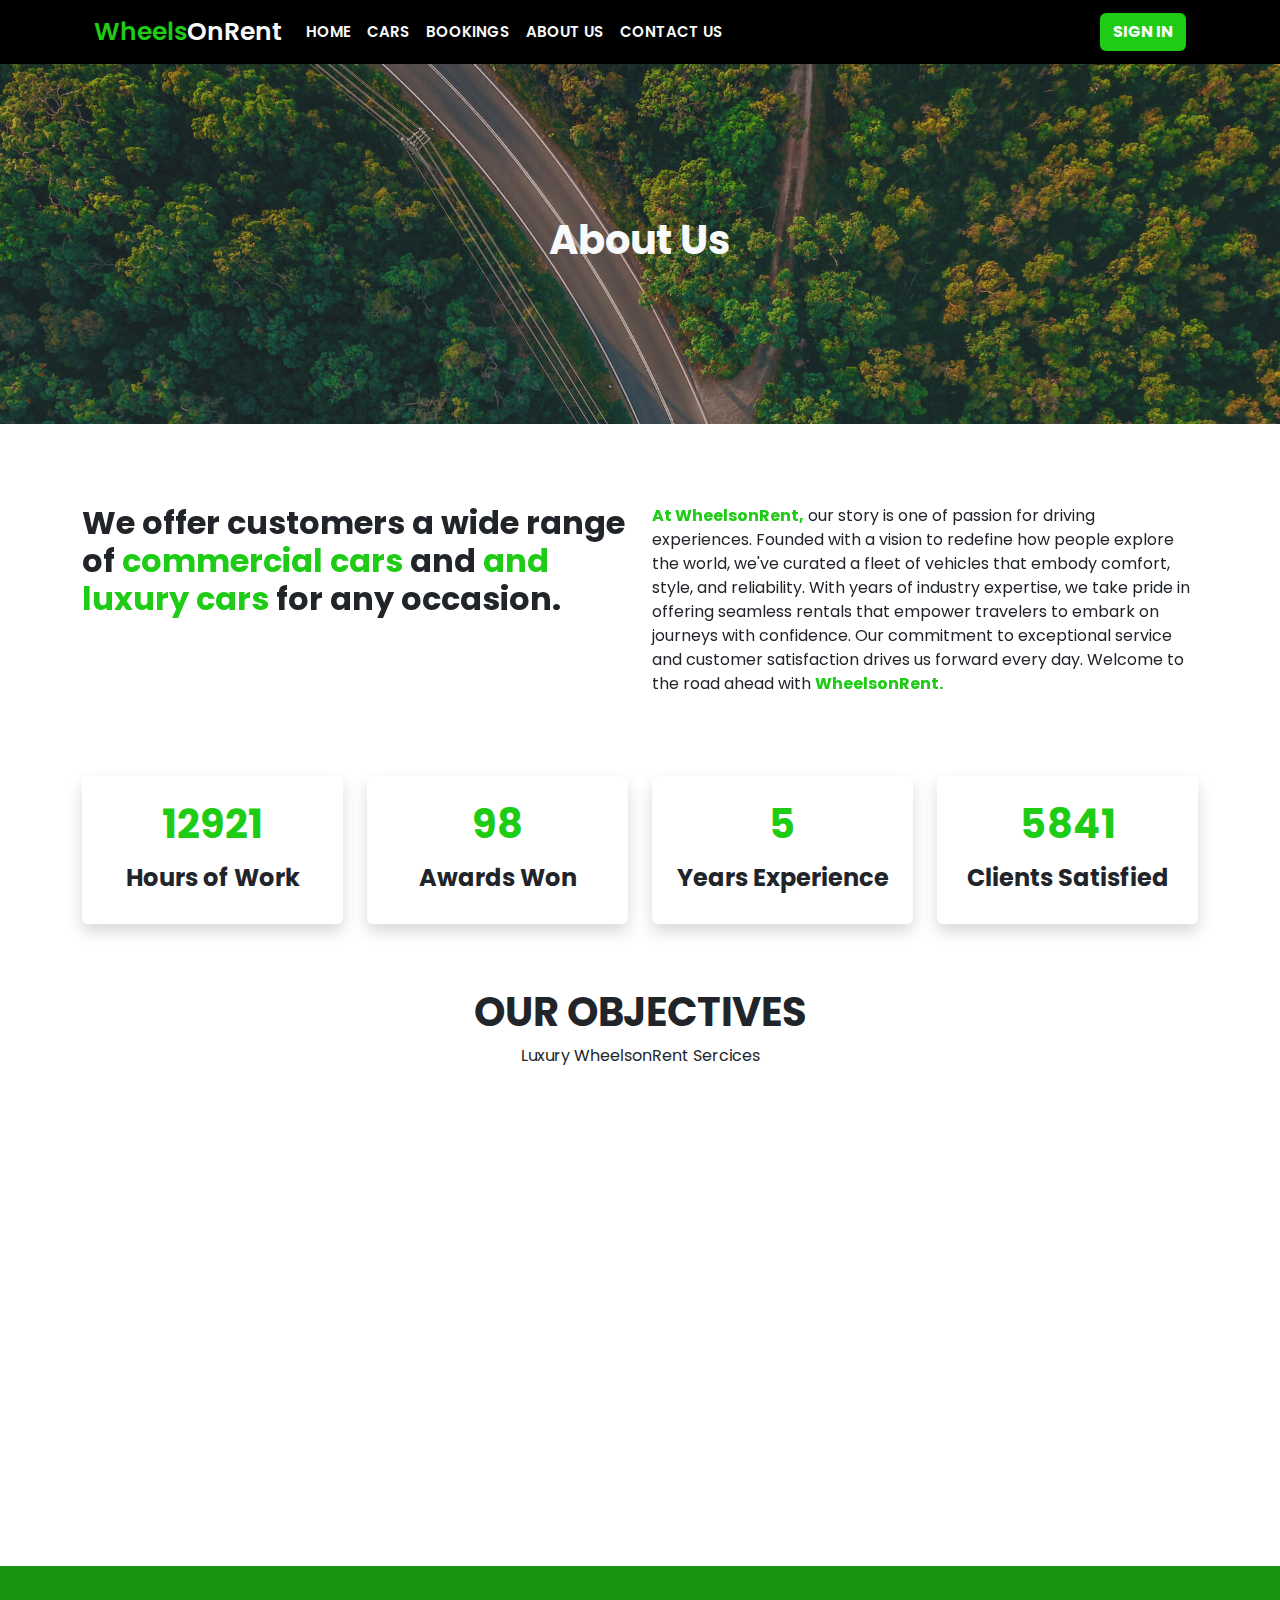
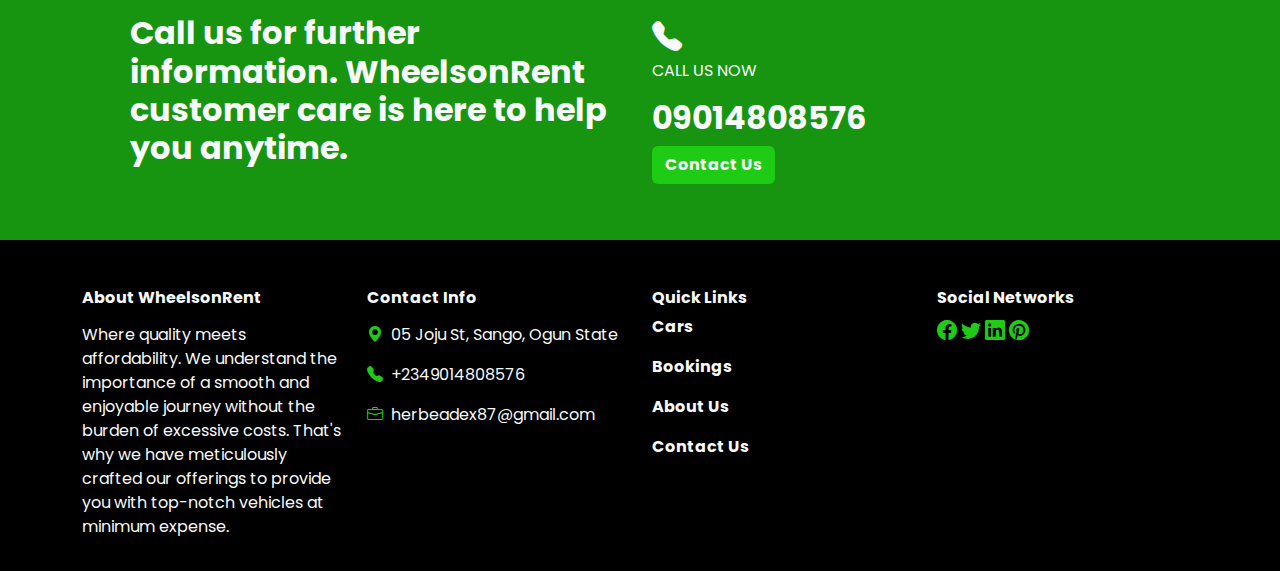
==== about.html @ e1844694 "first commit" ====
<!DOCTYPE html>
<html lang="en">

<head>
    <meta charset="UTF-8">
    <meta name="viewport" content="width=device-width, initial-scale=1.0">
    <title>About-Us</title>
    <!--  -->
    <link rel="stylesheet" href="car-rent.css">
    <!--  -->
    <!--Boostrap Css-->
    <link rel="stylesheet" href="https://cdn.jsdelivr.net/npm/bootstrap@5.3.1/dist/css/bootstrap.min.css">
    <!--  -->
    <link rel="preconnect" href="https://fonts.googleapis.com">
    <link rel="preconnect" href="https://fonts.gstatic.com" crossorigin>
    <link href="https://fonts.googleapis.com/css2?family=Poppins:wght@100;200;300;400;500;600;700;800;900&display=swap"
        rel="stylesheet">
    <link rel="stylesheet" href="https://cdn.jsdelivr.net/npm/bootstrap-icons@1.10.5/font/bootstrap-icons.css">

    <link href="https://unpkg.com/aos@2.3.1/dist/aos.css" rel="stylesheet">
</head>

<body>
    <div class="" style="background-color: black;">
        <div class="container">
            <nav class="navbar d-flex align-items-center justify-content-between  navbar-expand-lg ">

                <div class="container-fluid">
                    <a class="navbar-brand" href="#"><span style="color: #1ECB15;">Wheels</span><span
                            class="text-light">OnRent</span></a>

                    <button class="navbar-toggler " type="button" data-bs-toggle="collapse"
                        data-bs-target="#navbarSupportedContent" aria-controls="navbarSupportedContent"
                        aria-expanded="false" aria-label="Toggle navigation">
                        <span class="navbar-toggler-icon" style="background-color: #1ECB15;"></span>
                    </button>

                    <div class="collapse navbar-collapse" id="navbarSupportedContent">
                        <ul class="navbar-nav me-auto mb-2 mb-lg-0">

                            <li class="nav-item">
                                <a class="nav-link active text-light" aria-current="page" href="car-rent.html">HOME</a>
                            </li>

                            <li class="nav-item">
                                <a class="nav-link active text-light" aria-current="page" href="cars.html">CARS</a>
                            </li>

                            <li class="nav-item">
                                <a class="nav-link active text-light" aria-current="page"
                                    href="bookings.html">BOOKINGS</a>
                            </li>

                            <li class="nav-item">
                                <a class="nav-link active text-light" aria-current="page" href="about.html">ABOUT US</a>
                            </li>

                            <li class="nav-item">
                                <a class="nav-link active text-light" aria-current="page" href="contact.html">CONTACT
                                    US</a>
                            </li>
                        </ul>

                        <button type="button" class="btn btn-green text-light fw-bold" data-bs-toggle="modal"
                            data-bs-target="#exampleModal">
                            SIGN IN
                        </button>
                    </div>
                </div>




            </nav>
        </div>
    </div>

    <div class="bg-4">
        <div class="d-flex align-items-center justify-content-center" style="width: 100%; height: 100%;">
            <h1 class="fw-bold text-light">About Us</h1>
        </div>
    </div>

    <div class="container" style="margin-top: 80px;">
        <div class="row">
            <div data-aos="fade-down-right" data-aos-duration="1000" class="col-sm-12 col-md-6 mb-3">
                <h2 class="fw-bold">We offer customers a wide range of <span style="color: #1ECB15;">commercial cars
                    </span> and <span style="color: #1ECB15;">and luxury cars </span> for any occasion.</h2>
            </div>

            <div class="col-sm-12 col-md-6 mb-3" data-aos="fade-down-left" data-aos-duration="1000">
                <p><span class="fw-bold" style="color: #1ECB15;">At WheelsonRent,</span> our story is one of passion for
                    driving experiences. Founded with a
                    vision to redefine how people explore the world, we've curated a fleet of vehicles that embody
                    comfort, style, and reliability. With years of industry expertise, we take pride in offering
                    seamless rentals that empower travelers to embark on journeys with confidence. Our commitment to
                    exceptional service and customer satisfaction drives us forward every day. Welcome to the road ahead
                    with <span class="fw-bold" style="color: #1ECB15;">WheelsonRent.</span></p>
            </div>
        </div>
    </div>

    <div class="container mt-5">
        <div class="row">
            <div class="col-sm-12 col-md-6 col-lg-3 mb-3">
                <div class="col-sm-12 shadow rounded p-4 text-center">
                    <h1 class="fw-bold value" style="color: #1ECB15; " akhi="14586">0</h1>

                    <h4 class="fw-bold mt-3">Hours of Work</h4>
                </div>
            </div>

            <div class="col-sm-12 col-md-6 col-lg-3 mb-3">
                <div class="col-sm-12 shadow rounded p-4 text-center">

                    <h1 class="fw-bold value" style="color: #1ECB15;" akhi="98">0</h1>

                    <h4 class="fw-bold mt-3">Awards Won</h4>
                </div>
            </div>

            <div class="col-sm-12 col-md-6 col-lg-3 mb-3">
                <div class="col-sm-12 shadow rounded p-4 text-center">

                    <h1 class="fw-bold value" style="color: #1ECB15;" akhi="5">0</h1>

                    <h4 class="fw-bold mt-3">Years Experience</h4>
                </div>
            </div>

            <div class="col-sm-12 col-md-6 col-lg-3 mb-3">
                <div class="col-sm-12 shadow rounded p-4 text-center">
                    <h1 class="fw-bold value" style="color: #1ECB15; " akhi="6542">0</h1>
                    <h4 class="fw-bold mt-3">Clients Satisfied</h4>

                </div>
            </div>


        </div>
    </div>

    <!-- Our Objectives -->
    <div class="container">
        <div class="row mt-5">
            <h1 class="text-center fw-bold">OUR OBJECTIVES</h1>
            <p class="text-center">Luxury WheelsonRent Sercices</p>
            <div class="col-sm-12 col-md-12 col-lg-4">

                <div data-aos="fade-right" data-aos-offset="300" data-aos-easing="ease-in-sine">
                    <i class="bi bi-trophy-fill text-center" style="color: #fff; padding: 15px;
                    background-color: #1ECB15; border-radius: 5px;"></i>
                    <p class="fw-bold mt-3">First Class Services</p>
                    <small class=" text-j">Where luxury meets exceptional care, creating unforgettable moments and
                        exceeding your every expectation.</small>
                </div>

                <div class="mt-5" data-aos="fade-right" data-aos-offset="300" data-aos-easing="ease-in-sine"
                    data-aos-duration="500">

                    <i class="bi bi-car-front text-center" style="color: #fff; padding: 15px;
                    background-color: #1ECB15; border-radius: 5px;"></i>
                    <p class="fw-bold mt-3">24/7 road assistance</p>
                    <small class=" text-j">Reliable support when you need it most, keeping you on the move with
                        confidence and peace of mind.</small>
                </div>

            </div>

            <div class="col-sm-12 col-md-12 col-lg-4 mt-5 mb-2" data-aos="zoom-in-up" data-aos-duration="2000">
                <img src="img/car-2.png" alt="" class="w-100">
            </div>

            <div class="col-sm-12 col-md-12 col-lg-4">
                <div data-aos="fade-left" data-aos-offset="300" data-aos-easing="ease-in-sine" data-aos-duration="1000">
                    <i class="bi bi-tag-fill text-center" style="color: #fff; padding: 15px;
                    background-color: #1ECB15; border-radius: 5px;"></i>
                    <p class="fw-bold mt-3">Quality at Minimum Expense</p>
                    <small class=" text-j">Unlocking affordable brilliance with elevating quality while minimizing costs
                        for maximum value.</small>
                </div>

                <div class="mt-5" data-aos="fade-left" data-aos-offset="300" data-aos-easing="ease-in-sine"
                    data-aos-duration="1500">

                    <i class="bi bi-geo-fill text-center" style="color: #fff; padding: 15px;
                    background-color: #1ECB15; border-radius: 5px;"></i>
                    <p class="fw-bold mt-3">Free Pick-Up & Drop-Off</p>
                    <small class=" text-j">Enjoy free pickup and drop-off services, adding an extra layer of ease to
                        your car rental experience.</small>
                </div>
            </div>
        </div>
    </div>

    <!-- Call Us -->
    <div class="" style="background-color: #179510; margin-top: 130px;">
        <div class="container">
            <div class="row p-5">
                <div class="col-sm-12 col-md-6 mb-3">
                    <div class="col-sm-12">
                        <h2 class="fw-bold text-light">Call us for further information. WheelsonRent customer care is
                            here to help you anytime.</h2>
                    </div>
                </div>

                <div class="col-sm-12 col-md-6 ">
                    <div class="col-sm-12">

                        <div class="">
                            <i class="bi bi-telephone-fill text-light" style="font-size: 30px;"></i>
                            <p class="text-light">CALL US NOW</p>
                            <h2 class="fw-bold text-light">09014808576</h2>
                            <a href="contact.html" class="btn btn-green rounded  text-light fw-bold">Contact Us</a>
                        </div>
                    </div>
                </div>

            </div>
        </div>
    </div>

    <!-- Footer -->
    <div style="background-color: black;">
        <div class="container">
            <div class="row pt-5">
                <div class="col-sm-12 col-md-6 col-lg-3 mb-3">
                    <div class="col-sm-12">
                        <h6 class=" fw-bold text-light">About WheelsonRent</h6>
                        <p class="text-light pt-2">Where quality meets affordability. We understand the importance of a
                            smooth and enjoyable journey without the burden of excessive costs. That's why we have
                            meticulously crafted our offerings to provide you with top-notch vehicles at minimum
                            expense.</p>
                    </div>
                </div>

                <div class="col-sm-12 col-md-6 col-lg-3 mb-3">
                    <div class="col-sm-12">
                        <h6 class="h6 fw-bold text-light">Contact Info</h6>
                        <p class="text-light pt-2"><i class="bi bi-geo-alt-fill pe-2" style="color: #1ECB15;"></i>05
                            Joju St, Sango, Ogun State</p>
                        <p class="text-light "> <i class="bi bi-telephone-fill pe-2"
                                style="color: #1ECB15;"></i>+2349014808576</p>
                        <p class="text-light "><i class="bi bi-briefcase pe-2"
                                style="color: #1ECB15;"></i>herbeadex87@gmail.com</p>
                    </div>
                </div>

                <div class="col-sm-12 col-md-6 col-lg-3 mb-3">
                    <div class="col-sm-12">
                        <h6 class="fw-bold text-light">Quick Links</h6>
                        <p><a href="cars.html" class=" text-light fw-bold pt-2" style="text-decoration: none;">Cars</a>
                        </p>
                        <p><a href="bookings.html" class=" text-light fw-bold"
                                style="text-decoration: none;">Bookings</a></p>
                        <p><a href="about.html" class=" text-light fw-bold" style="text-decoration: none;">About Us</a>
                        </p>
                        </p><a href="contact.html" class=" text-light fw-bold" style="text-decoration: none;">Contact
                            Us</a></p>
                    </div>
                </div>

                <div class="col-sm-12 col-md-6 col-lg-3 mb-3">
                    <div class="col-sm-12">
                        <h6 class="fw-bold text-light">Social Networks</h6>
                        <a href=""><i class="bi bi-facebook" style="color: #1ECB15; font-size: 20px;  "></i></a>
                        <a href=""><i class="bi bi-twitter" style="color: #1ECB15; font-size: 20px;  "></i></a>
                        <a href=""><i class="bi bi-linkedin" style="color: #1ECB15; font-size: 20px;  "></i></a>
                        <a href=""><i class="bi bi-pinterest" style="color: #1ECB15; font-size: 20px;  "></i></a>
                    </div>
                </div>


            </div>
        </div>
    </div>

    <!-- Modal -->
    <div class="modal fade" id="exampleModal" tabindex="-1" aria-labelledby="exampleModalLabel" aria-hidden="true">
        <div class="modal-dialog  modal-dialog-centered">
            <div class="modal-content">
                <!-- <div class="modal-header">
          <h1 class="modal-title fs-5" id="exampleModalLabel">Modal title</h1> -->
                <button type="button" class="btn-close ms-auto m-2" data-bs-dismiss="modal" aria-label="Close"
                    style="color: #1ECB15;"></button>
                <!-- </div> -->
                <div class="modal-body p-5">
                    <div class="text-center">
                        <h3 class="" href="#"><span style="color: #1ECB15;">Wheels</span><span
                                class="text-dark">OnRent</span></h3>

                    </div>
                    <div class="">
                        <h4>Login</h4>
                        <div class="form-group">
                            <label for="form_name">Username</label>
                            <input id="form_name" type="text" name="name" class="form-control rounded-pill"
                                placeholder="" required="required" data-error="Firstname is required.">
                            <div class="help-block with-errors"></div>

                            <div class="mb-3">
                                <label for="exampleInputPassword1" class="form-label ">Password</label>
                                <input type="password" class="form-control rounded-pill" id="exampleInputPassword1">
                            </div>

                            <!-- <div class=" d-flex align-items-center justify-content-center"> -->
                            <a href=""
                                class="d-flex align-items-center justify-content-center btn btn-green rounded fw-bold mb-3 text-light">SIGN
                                IN</a>
                            <!-- </div> -->

                        </div>

                        <div class="d-flex align-items-center justify-content-between">

                            <div class="form-check">
                                <input class="form-check-input" type="checkbox" value="" id="flexCheckDefault"
                                    style="border-color: #1ECB15;">
                                <label class="form-check-label" for="flexCheckDefault">
                                    Remember me
                                </label>
                            </div>
                            <div>
                                <a href="" class="mb-3 text-dark text-decoration-none">Forgot Password?</a>
                            </div>
                        </div>


                        <div class="d-flex align-items-center justify-content-between mt-4">
                            <p>Don't have an account?</p>

                            <a href="register.html" class="btn btn-green rounded fw-bold mb-3 text-light">REGISTER</a>

                        </div>
                    </div>
                </div>
                <!-- <div class="modal-footer">
          <button type="button" class="btn btn-secondary" data-bs-dismiss="modal">Close</button>
          <button type="button" class="btn btn-primary">Save changes</button>
        </div> -->
            </div>
        </div>
    </div>






    <script src="https://cdn.jsdelivr.net/npm/bootstrap@5.3.1/dist/js/bootstrap.bundle.min.js"></script>
    <script src="https://unpkg.com/aos@2.3.1/dist/aos.js"></script>
    <script>
        AOS.init();
    </script>

    <script>
        const counters = document.querySelectorAll('.value');
        const speed = 200;

        counters.forEach(counter => {
            const animate = () => {
                const value = +counter.getAttribute('akhi');
                const data = +counter.innerText;

                const time = value / speed;
                if (data < value) {
                    counter.innerText = Math.ceil(data + time);
                    setTimeout(animate, 1);
                } else {
                    counter.innerText = value;
                }

            }

            animate();
        });


    </script>

</html>
---- car-rent.css ----
* {
    font-family: 'Poppins', sans-serif;
}

a.navbar-brand {
    font-family: 'Poppins', sans-serif;
    font-weight: 600;
    font-size: 25px;
}
nav .nav-link {
    font-family: 'Poppins', sans-serif;
    font-weight: 600;
    font-size: 15px;
    
    

}

nav .nav-link.active:hover{
    color: #1ECB15;
}
.text-j{
    text-align: justify;
}
.bga {
    background-image: radial-gradient(rgba(120, 120, 120, 0.2), rgba(0, 0, 0, 0.2)), url(./img/bg-car3.jpg);
    background-repeat: no-repeat;
    background-size: cover;
    background-position: top;
    width: 100%;
    height: fit-content;
}
.bg-2 {
    background-image:  url(./img/backdround.jpg);
    background-repeat: no-repeat;
    background-size: cover;
    background-position: top;
    width: 100%;
    height: 70vh;
    background-attachment: fixed;
}
.bg-3 {
    background-image:  url(./img/subheader.jpg);
    background-repeat: no-repeat;
    background-size: cover;
    background-position: top;
    width: 100%;
    height: 60vh;
}
.bg-4 {
    background-image:  url(./img/subheader.jpg);
    background-repeat: no-repeat;
    background-size: cover;
    background-position: top;
    width: 100%;
    height: 40vh;
}
.btn-green {
    background-color: #1ECB15 !important;
    color: #fff;
}
input#exampleFormControlInput1 {
    background-color: transparent;
}
/* img{
    transition: transform .2s;
}
img:hover{
    transform:scale(1.0);
} */

/* .form-control {
    color: white;
    background-color: transparent;
} */
input#exampleFormControlInput1::placeholder {
    color: white;
}
input#exampleFormControlInput1 {
    border: none;
    background-color: transparent;
    color: white;
    border-bottom: 2px solid white;
    outline: none;
    border-radius: none;
}
/* .input-group-text {
    background-color: transparent;
    border: none;
    border-radius: none;
} */
#customRange1::-webkit-slider-thumb{
    background: #1ECB15;
  
}
.animals{
    display: list-item;    
   }
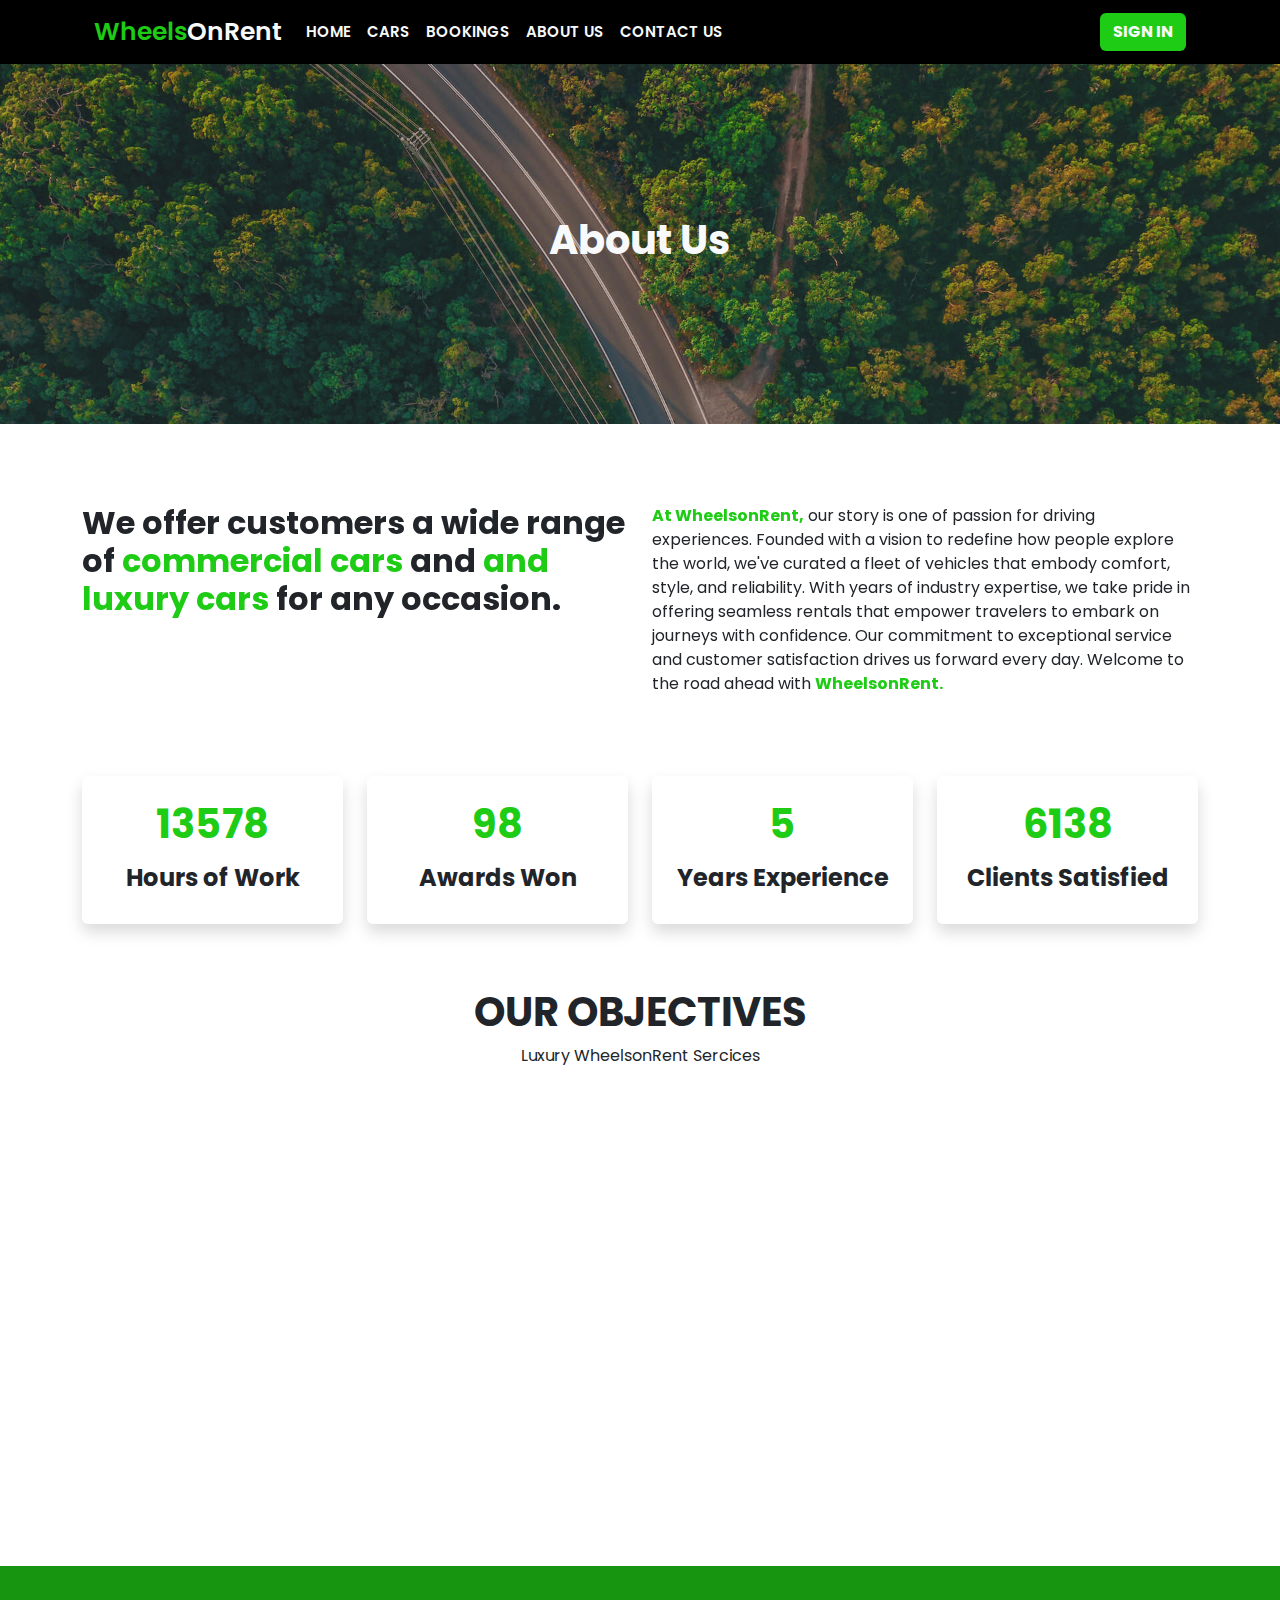
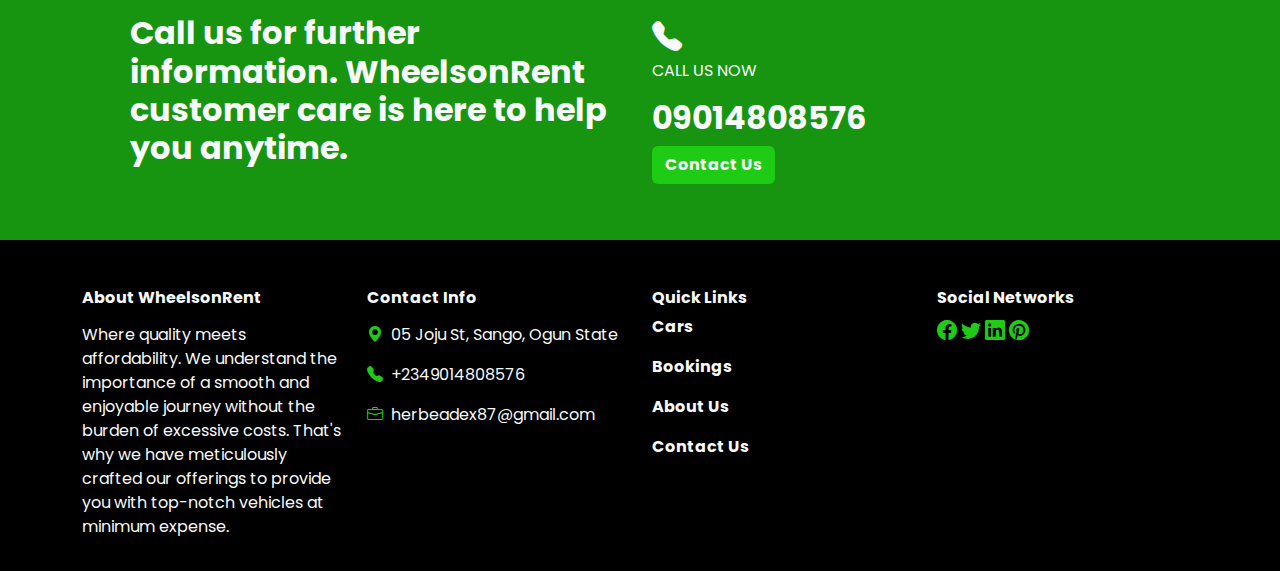
==== commit 5d462394: "Renamed carental.html to index.html" ====
--- a/about.html
+++ b/about.html
@@ -39,7 +39,7 @@
                         <ul class="navbar-nav me-auto mb-2 mb-lg-0">
 
                             <li class="nav-item">
-                                <a class="nav-link active text-light" aria-current="page" href="car-rent.html">HOME</a>
+                                <a class="nav-link active text-light" aria-current="page" href="index.html">HOME</a>
                             </li>
 
                             <li class="nav-item">
--- a/car-rent.css
+++ b/car-rent.css
@@ -7,18 +7,20 @@
     font-weight: 600;
     font-size: 25px;
 }
+
 nav .nav-link {
     font-family: 'Poppins', sans-serif;
     font-weight: 600;
     font-size: 15px;
     
     
-
+}
+nav .nav-link:hover {
+   border-bottom: 2px solid #1ECB15;
+  
 }
 
-nav .nav-link.active:hover{
-    color: #1ECB15;
-}
+
 .text-j{
     text-align: justify;
 }
@@ -62,17 +64,7 @@
 input#exampleFormControlInput1 {
     background-color: transparent;
 }
-/* img{
-    transition: transform .2s;
-}
-img:hover{
-    transform:scale(1.0);
-} */
 
-/* .form-control {
-    color: white;
-    background-color: transparent;
-} */
 input#exampleFormControlInput1::placeholder {
     color: white;
 }
@@ -84,15 +76,36 @@
     outline: none;
     border-radius: none;
 }
-/* .input-group-text {
-    background-color: transparent;
-    border: none;
-    border-radius: none;
-} */
+
 #customRange1::-webkit-slider-thumb{
     background: #1ECB15;
   
 }
 .animals{
     display: list-item;    
-   } +   } 
+
+   @media screen and (max-width: 768px) {
+    #sect1 {
+        
+        width: 85px;
+       
+    }
+    .bg-2{
+        height: 50vh;
+    }
+    .man{
+        display: inline;
+    }
+}
+   @media screen and (max-width: 991.98px) {
+    .bg-2{
+        height: 50vh;
+    }
+
+    .man{
+        display:none;
+    }
+
+    
+}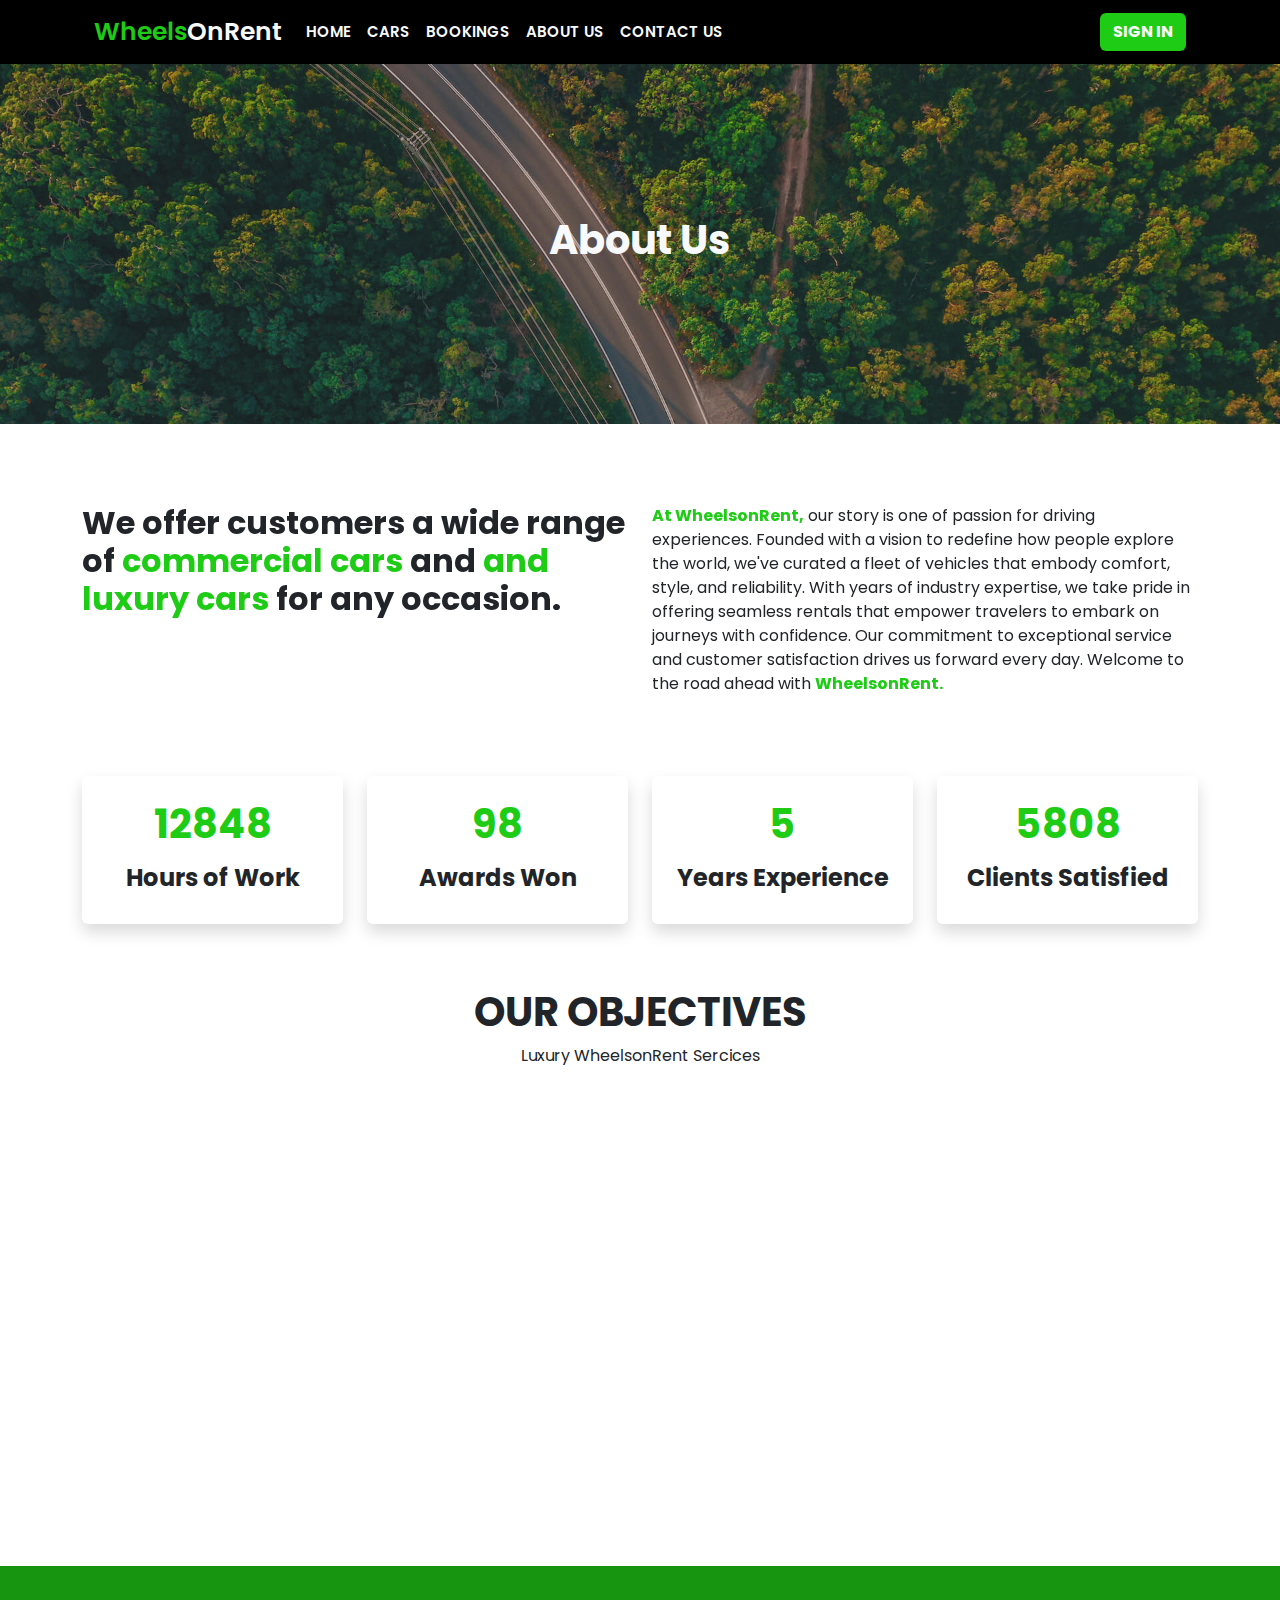
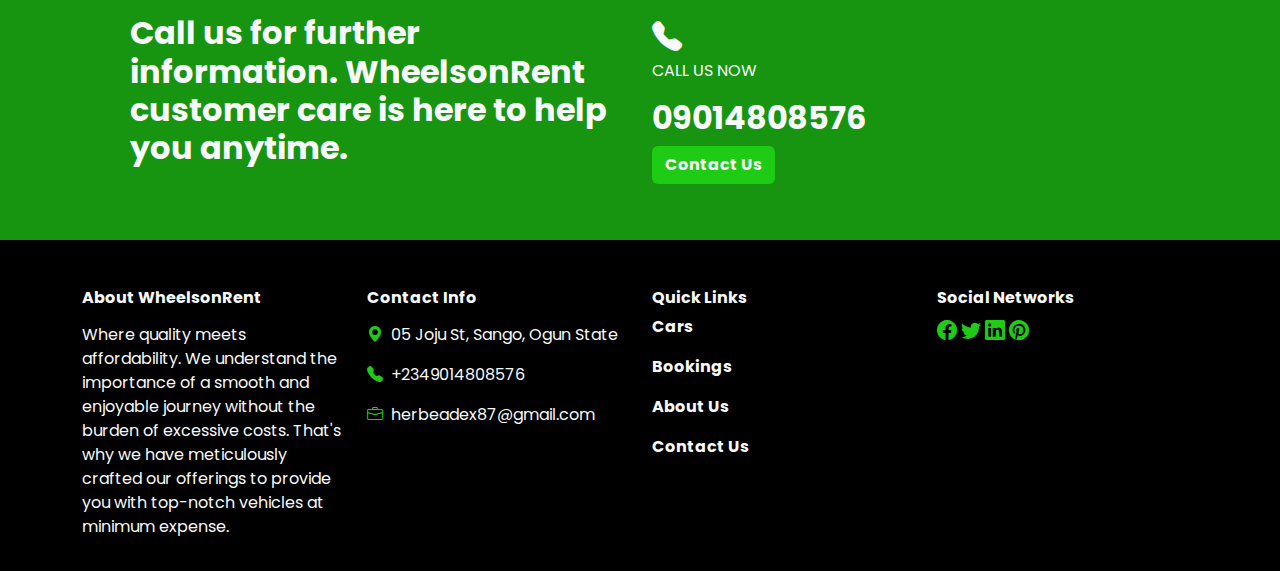
==== commit b674057a: "renamed carrent.css to style.css" ====
--- a/about.html
+++ b/about.html
@@ -6,7 +6,7 @@
     <meta name="viewport" content="width=device-width, initial-scale=1.0">
     <title>About-Us</title>
     <!--  -->
-    <link rel="stylesheet" href="car-rent.css">
+    <link rel="stylesheet" href="style.css">
     <!--  -->
     <!--Boostrap Css-->
     <link rel="stylesheet" href="https://cdn.jsdelivr.net/npm/bootstrap@5.3.1/dist/css/bootstrap.min.css">
--- a/style.css
+++ b/style.css
@@ -0,0 +1,111 @@
+* {
+    font-family: 'Poppins', sans-serif;
+}
+
+a.navbar-brand {
+    font-family: 'Poppins', sans-serif;
+    font-weight: 600;
+    font-size: 25px;
+}
+
+nav .nav-link {
+    font-family: 'Poppins', sans-serif;
+    font-weight: 600;
+    font-size: 15px;
+    
+    
+}
+nav .nav-link:hover {
+   border-bottom: 2px solid #1ECB15;
+  
+}
+
+
+.text-j{
+    text-align: justify;
+}
+.bga {
+    background-image: radial-gradient(rgba(120, 120, 120, 0.2), rgba(0, 0, 0, 0.2)), url(./img/bg-car3.jpg);
+    background-repeat: no-repeat;
+    background-size: cover;
+    background-position: top;
+    width: 100%;
+    height: fit-content;
+}
+.bg-2 {
+    background-image:  url(./img/backdround.jpg);
+    background-repeat: no-repeat;
+    background-size: cover;
+    background-position: top;
+    width: 100%;
+    height: 70vh;
+    background-attachment: fixed;
+}
+.bg-3 {
+    background-image:  url(./img/subheader.jpg);
+    background-repeat: no-repeat;
+    background-size: cover;
+    background-position: top;
+    width: 100%;
+    height: 60vh;
+}
+.bg-4 {
+    background-image:  url(./img/subheader.jpg);
+    background-repeat: no-repeat;
+    background-size: cover;
+    background-position: top;
+    width: 100%;
+    height: 40vh;
+}
+.btn-green {
+    background-color: #1ECB15 !important;
+    color: #fff;
+}
+input#exampleFormControlInput1 {
+    background-color: transparent;
+}
+
+input#exampleFormControlInput1::placeholder {
+    color: white;
+}
+input#exampleFormControlInput1 {
+    border: none;
+    background-color: transparent;
+    color: white;
+    border-bottom: 2px solid white;
+    outline: none;
+    border-radius: none;
+}
+
+#customRange1::-webkit-slider-thumb{
+    background: #1ECB15;
+  
+}
+.animals{
+    display: list-item;    
+   } 
+
+   @media screen and (max-width: 768px) {
+    #sect1 {
+        
+        width: 85px;
+       
+    }
+    .bg-2{
+        height: 50vh;
+    }
+    .man{
+        display: inline;
+    }
+}
+   @media screen and (max-width: 991.98px) {
+    .bg-2{
+        height: 50vh;
+    }
+
+    .man{
+        display:none;
+    }
+
+    
+}